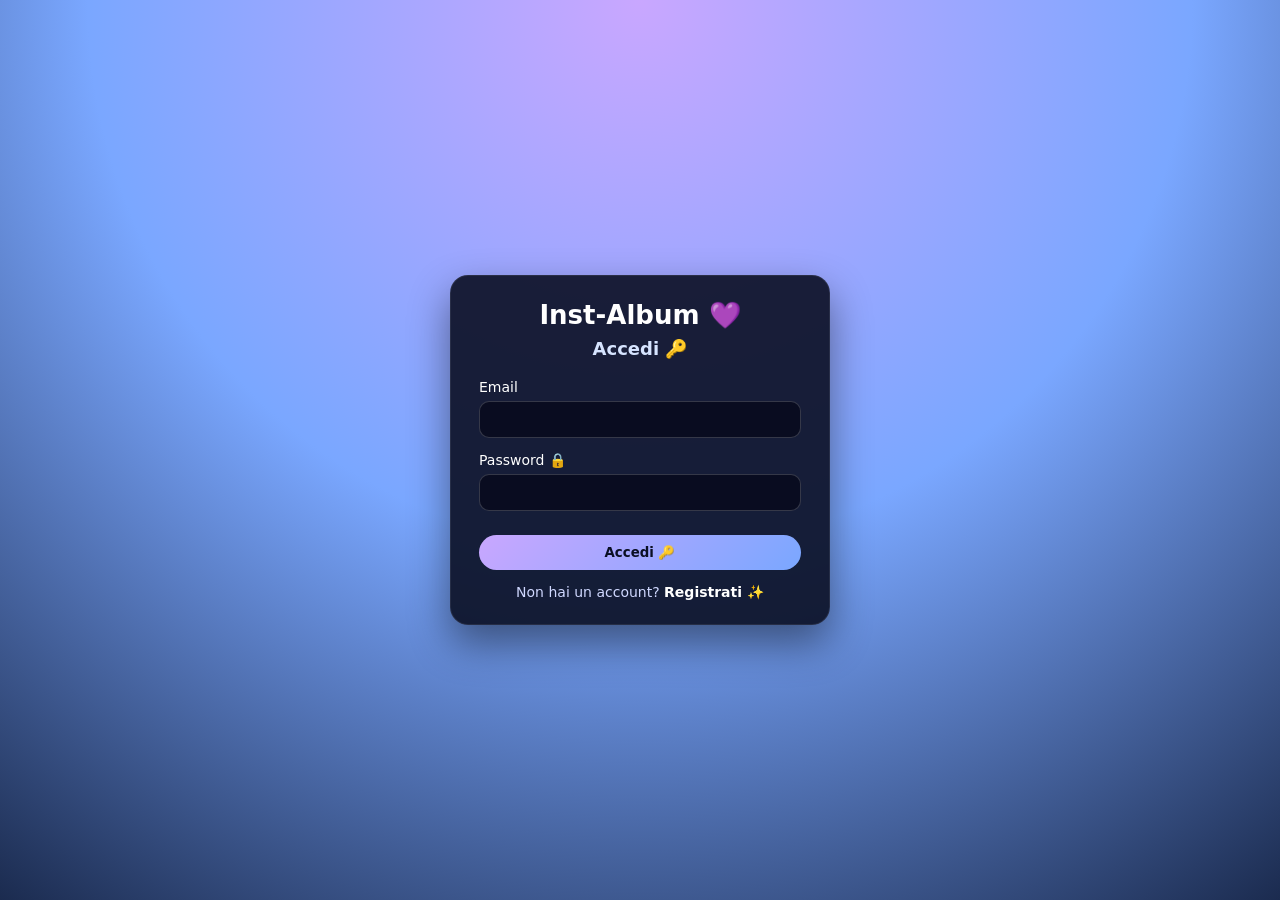
==== login.html @ e74825e1 "Add files via upload" ====
<!DOCTYPE html>
<html lang="it">
<head>
  <meta charset="UTF-8" />
  <title>Inst-Album – Accedi</title>
  <meta name="viewport" content="width=device-width, initial-scale=1.0" />
  <link rel="stylesheet" href="./style.css" />
</head>
<body class="auth-body">
  <div class="auth-container">
    <h1 class="app-title">Inst-Album 💜</h1>
    <h2 class="auth-title">Accedi 🔑</h2>

    <form id="login-form" class="auth-form">
      <label>Email
        <input type="email" id="login-email" required />
      </label>

      <label>Password 🔒
        <input type="password" id="login-password" required />
      </label>

      <button type="submit" class="auth-button">Accedi 🔑</button>
    </form>

    <p class="auth-switch">
      Non hai un account?
      <a href="./signup.html">Registrati ✨</a>
    </p>
  </div>

  <script type="module">
    import { signInWithEmail } from './auth2.js';

    document.getElementById('login-form').addEventListener('submit', async (e) => {
      e.preventDefault();
      const email = document.getElementById('login-email').value.trim();
      const password = document.getElementById('login-password').value.trim();
      await signInWithEmail(email, password);
    });
  </script>
</body>
</html>
---- style.css ----
/* RESET GENERALE */
* {
  box-sizing: border-box;
  margin: 0;
  padding: 0;
  font-family: system-ui, sans-serif;
}

/* ----------------------------- */
/* LOGIN & SIGNUP */
/* ----------------------------- */

body.auth-body {
  min-height: 100vh;
  display: flex;
  align-items: center;
  justify-content: center;
  background: radial-gradient(circle at top, #c9a7ff, #7aa7ff, #1b2b4f);
  color: #fff;
}

.auth-container {
  background: rgba(10, 15, 35, 0.9);
  padding: 24px 28px;
  border-radius: 18px;
  width: 100%;
  max-width: 380px;
  box-shadow: 0 18px 40px rgba(0, 0, 0, 0.45);
  border: 1px solid rgba(255, 255, 255, 0.08);
}

.app-title {
  text-align: center;
  font-size: 26px;
  margin-bottom: 8px;
}

.auth-title {
  text-align: center;
  font-size: 18px;
  margin-bottom: 20px;
  color: #d6e4ff;
}

.auth-form {
  display: flex;
  flex-direction: column;
  gap: 14px;
}

.auth-form label {
  font-size: 14px;
  display: flex;
  flex-direction: column;
  gap: 6px;
}

.auth-form input {
  padding: 10px 12px;
  border-radius: 10px;
  border: 1px solid rgba(255, 255, 255, 0.18);
  background: rgba(8, 12, 30, 0.9);
  color: #fff;
  outline: none;
}

.auth-form input:focus {
  border-color: #a9c4ff;
  box-shadow: 0 0 0 1px rgba(169, 196, 255, 0.4);
}

.auth-button {
  margin-top: 10px;
  padding: 10px 14px;
  border-radius: 999px;
  border: none;
  background: linear-gradient(135deg, #c9a7ff, #7aa7ff);
  color: #0a0f23;
  font-weight: 600;
  cursor: pointer;
}

.auth-switch {
  margin-top: 14px;
  text-align: center;
  font-size: 14px;
  color: #d0d8ff;
}

.auth-switch a {
  color: #ffffff;
  font-weight: 600;
  text-decoration: none;
}

/* ----------------------------- */
/* PROFILO */
/* ----------------------------- */

/* SFONDO A SFUMATURE ELEGANTI */
.profile-body {
  min-height: 100vh;
  padding: 20px;
  color: white;

  background: radial-gradient(circle at 20% 20%, #2a3b6a, #0d1a33 60%, #050a14 100%);
  /* sfumatura morbida, profonda, senza puntini */

  position: relative;
  overflow: hidden;
}

/* HEADER PROFILO */
.profile-header {
  display: flex;
  justify-content: space-between;
  align-items: center;
}

.profile-title {
  font-size: 24px;
  font-weight: 700;
}

/* MENU ⋮ */
.menu-container {
  position: relative;
}

.menu-button {
  background: rgba(255,255,255,0.15);
  border: none;
  padding: 8px 12px;
  border-radius: 10px;
  font-size: 20px;
  cursor: pointer;
  color: white;
}

.dropdown-menu {
  position: absolute;
  right: 0;
  top: 40px;
  background: rgba(10, 15, 35, 0.95);
  border: 1px solid rgba(255,255,255,0.1);
  border-radius: 12px;
  padding: 10px;
  display: flex;
  flex-direction: column;
  gap: 8px;
  width: 160px;
}

.dropdown-menu.hidden {
  display: none;
}

.dropdown-menu button {
  background: none;
  border: none;
  color: white;
  text-align: left;
  padding: 8px;
  cursor: pointer;
  border-radius: 8px;
}

.dropdown-menu button:hover {
  background: rgba(255,255,255,0.1);
}

/* FOTO PROFILO */
.profile-section {
  margin-top: 30px;
  text-align: center;
}

.profile-pic {
  width: 140px;
  height: 140px;
  border-radius: 50%;
  object-fit: cover;
  border: 3px solid rgba(255,255,255,0.4);
}

.change-pic-btn {
  margin-top: 16px;
  padding: 10px 16px;
  border-radius: 999px;
  border: none;
  background: linear-gradient(135deg, #7aa7ff, #4d6bff);
  color: #0a0f23;
  font-weight: 600;
  cursor: pointer;
}

/* BIO */
.bio-section {
  margin-top: 30px;
  display: flex;
  flex-direction: column;
  gap: 12px;
}

.bio-input {
  width: 100%;
  min-height: 90px;
  border-radius: 12px;
  padding: 12px;
  border: none;
  background: rgba(255,255,255,0.15);
  color: white;
  resize: none;
}

.save-bio-btn {
  padding: 10px 14px;
  border-radius: 999px;
  border: none;
  background: linear-gradient(135deg, #7aa7ff, #4d6bff);
  color: #0a0f23;
  font-weight: 600;
  cursor: pointer;
}
/* GALLERIA FOTO */
.gallery-section {
  margin-top: 40px;
}

.gallery-title {
  font-size: 20px;
  font-weight: 600;
  margin-bottom: 12px;
}

.add-photo-btn {
  padding: 10px 16px;
  border-radius: 999px;
  border: none;
  background: linear-gradient(135deg, #7aa7ff, #4d6bff);
  color: #0a0f23;
  font-weight: 600;
  cursor: pointer;
  margin-bottom: 16px;
}

.photo-grid {
  display: grid;
  grid-template-columns: repeat(3, 1fr);
  gap: 6px;
}

.photo-grid img {
  width: 100%;
  aspect-ratio: 1 / 1;
  object-fit: cover;
  border-radius: 8px;
  border: 2px solid rgba(255,255,255,0.15);
}
/* CARD RICORDO */
.ricordo-card {
  background: rgba(255,255,255,0.08);
  border-radius: 16px;
  padding: 14px;
  margin-bottom: 28px;
  border: 1px solid rgba(255,255,255,0.12);
  backdrop-filter: blur(6px);
}

/* COPERTINA */
.ricordo-cover {
  width: 100%;
  border-radius: 14px;
  margin-bottom: 12px;
}

/* TESTO */
.ricordo-caption-text {
  font-size: 15px;
  margin-bottom: 10px;
  line-height: 1.4;
}

.ricordo-date {
  font-size: 12px;
  opacity: 0.7;
  margin-bottom: 12px;
}

/* CAROSELLO */
.carousel-container {
  position: relative;
  overflow: hidden;
  border-radius: 12px;
}

.carousel-track {
  display: flex;
  transition: transform 0.3s ease;
}

.carousel-image {
  width: 100%;
  flex-shrink: 0;
  border-radius: 12px;
}

/* FRECCE CAROSELLO */
.carousel-btn {
  position: absolute;
  top: 50%;
  transform: translateY(-50%);
  background: rgba(0,0,0,0.4);
  border: none;
  color: white;
  padding: 8px 12px;
  border-radius: 50%;
  cursor: pointer;
  font-size: 18px;
}

.carousel-btn.left {
  left: 8px;
}

.carousel-btn.right {
  right: 8px;
}
.hidden {
  display: none;
}
/* MODAL ZOOM FOTO */
.modal {
  position: fixed;
  inset: 0;
  display: flex;
  align-items: center;
  justify-content: center;
  z-index: 999;
}

.modal.hidden {
  display: none;
}

.modal-backdrop {
  position: absolute;
  inset: 0;
  background: rgba(0,0,0,0.75);
  backdrop-filter: blur(4px);
}

.modal-image {
  position: relative;
  max-width: 90%;
  max-height: 90%;
  border-radius: 14px;
  box-shadow: 0 0 30px rgba(0,0,0,0.5);
  animation: zoomIn 0.25s ease;
}

@keyframes zoomIn {
  from { transform: scale(0.85); opacity: 0; }
  to   { transform: scale(1); opacity: 1; }
}
/* ICONA CESTINO SULLA FOTO */
.photo-wrapper {
  position: relative;
  display: inline-block;
}

.delete-btn {
  position: absolute;
  top: 6px;
  right: 6px;
  background: rgba(0,0,0,0.55);
  color: white;
  border: none;
  border-radius: 50%;
  width: 28px;
  height: 28px;
  font-size: 16px;
  cursor: pointer;
  display: flex;
  align-items: center;
  justify-content: center;
  transition: background 0.2s ease;
}

.delete-btn:hover {
  background: rgba(0,0,0,0.8);
}
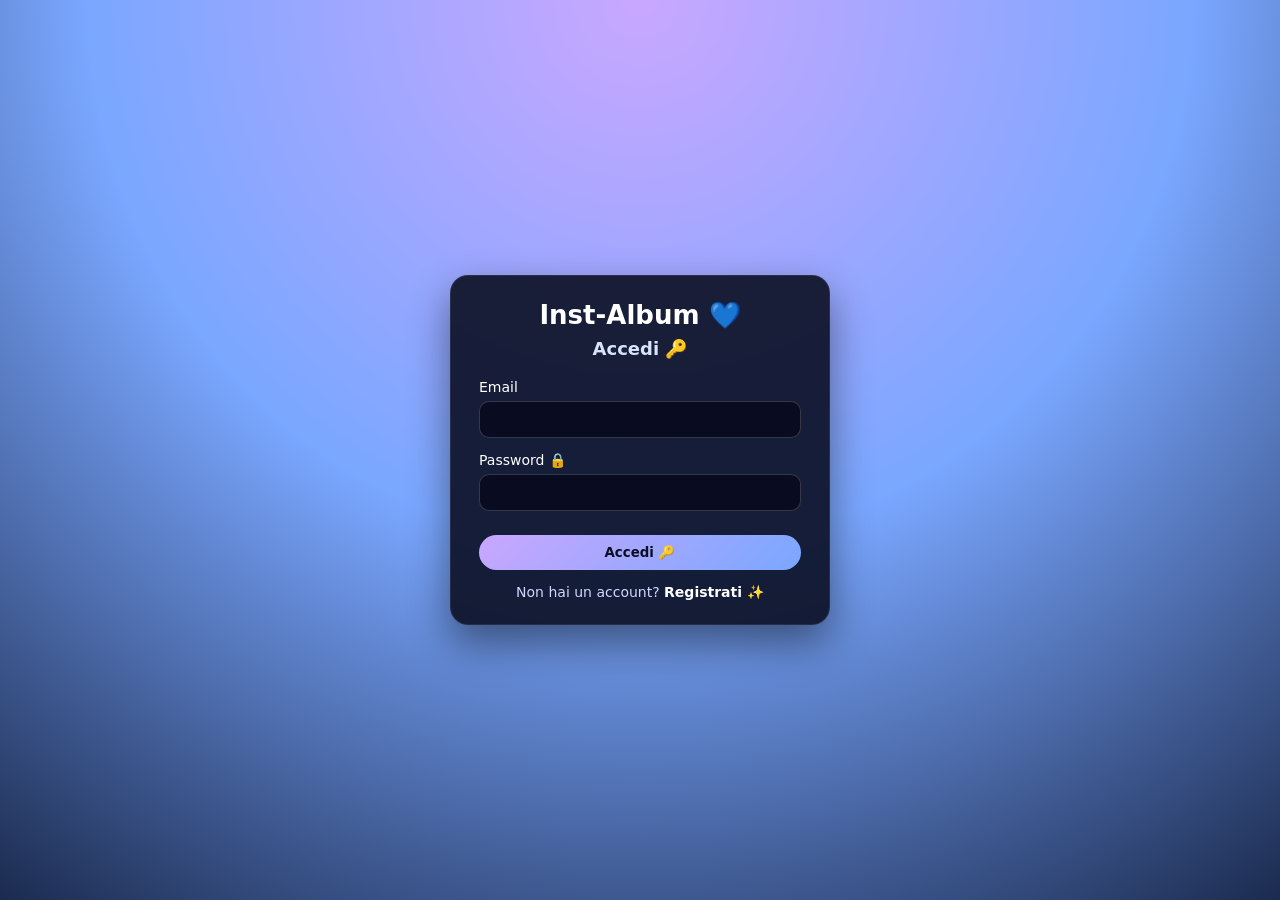
==== commit 3d44a711: "login.html" ====
--- a/login.html
+++ b/login.html
@@ -2,13 +2,14 @@
 <html lang="it">
 <head>
   <meta charset="UTF-8" />
-  <title>Inst-Album – Accedi</title>
+  <title>Inst-Album 💙 – Accedi</title>
   <meta name="viewport" content="width=device-width, initial-scale=1.0" />
   <link rel="stylesheet" href="./style.css" />
 </head>
+
 <body class="auth-body">
   <div class="auth-container">
-    <h1 class="app-title">Inst-Album 💜</h1>
+    <h1 class="app-title">Inst-Album 💙</h1>
     <h2 class="auth-title">Accedi 🔑</h2>
 
     <form id="login-form" class="auth-form">
@@ -29,13 +30,19 @@
     </p>
   </div>
 
+  <!-- IMPORTANTE: prima supabaseClient.js -->
+  <script type="module" src="./supabaseClient.js"></script>
+
+  <!-- Poi il login vero e proprio -->
   <script type="module">
     import { signInWithEmail } from './auth2.js';
 
     document.getElementById('login-form').addEventListener('submit', async (e) => {
       e.preventDefault();
+
       const email = document.getElementById('login-email').value.trim();
       const password = document.getElementById('login-password').value.trim();
+
       await signInWithEmail(email, password);
     });
   </script>
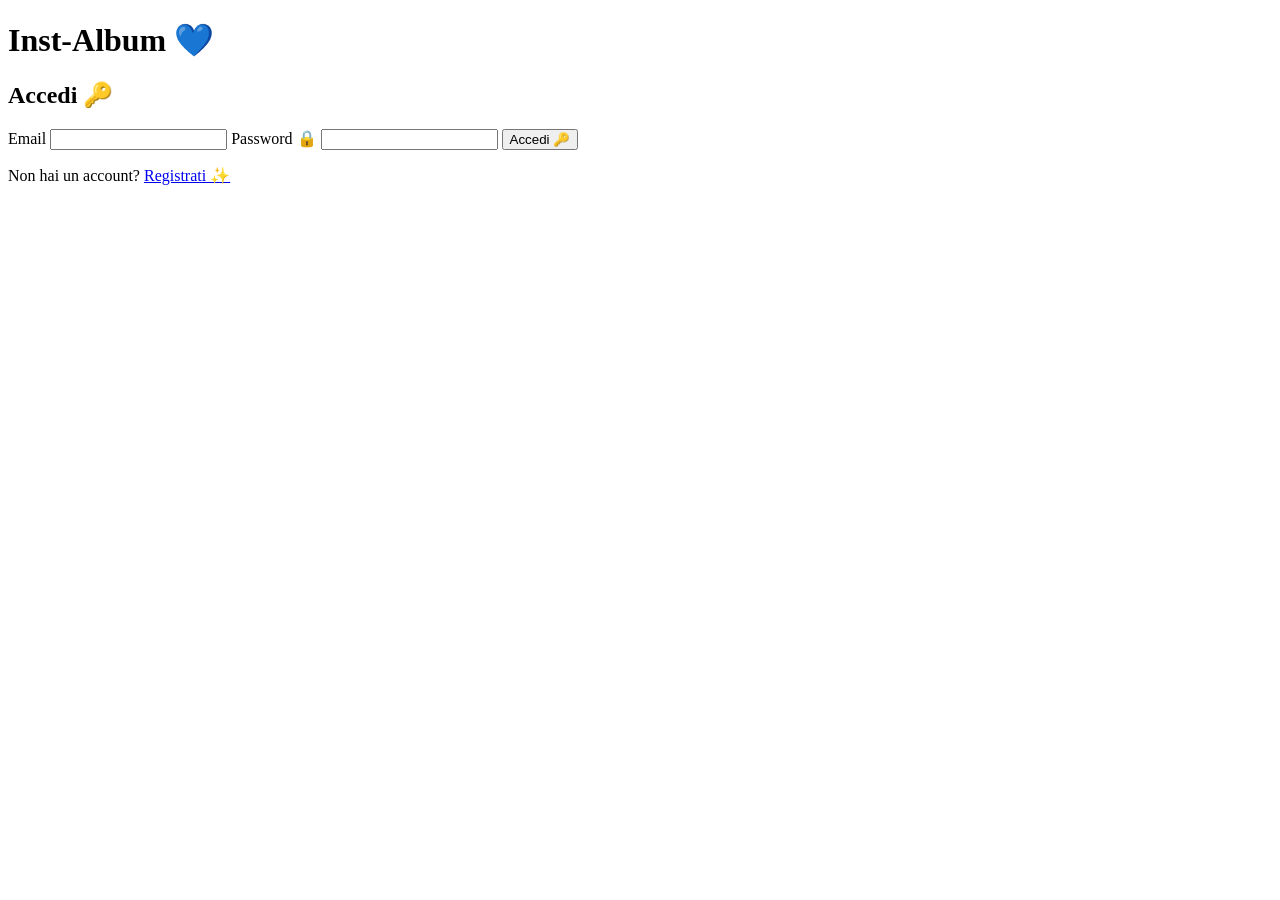
==== commit 2416626f: "login.html" ====
--- a/login.html
+++ b/login.html
@@ -33,7 +33,7 @@
   <!-- IMPORTANTE: prima supabaseClient.js -->
   <script type="module" src="./supabaseClient.js"></script>
 
-  <!-- Poi il login vero e proprio -->
+  <!-- LOGIN: usa auth2.js come nel tuo progetto -->
   <script type="module">
     import { signInWithEmail } from './auth2.js';
 
--- a/style.css
+++ b/style.css
@@ -1,191 +1,159 @@
-/* RESET GENERALE */
-* {
-  box-sizing: border-box;
-  margin: 0;
-  padding: 0;
-  font-family: system-ui, sans-serif;
+/* HIGHLIGHTS (FRIENDS) */
+
+.highlights-section {
+  margin-top: 30px;
 }
 
-/* ----------------------------- */
-/* LOGIN & SIGNUP */
-/* ----------------------------- */
+.highlights-title {
+  font-size: 18px;
+  font-weight: 600;
+  margin-bottom: 10px;
+}
 
-body.auth-body {
-  min-height: 100vh;
+.highlights-row {
+  display: flex;
+  gap: 14px;
+  overflow-x: auto;
+  padding-bottom: 8px;
+}
+
+.highlight-item {
+  display: flex;
+  flex-direction: column;
+  align-items: center;
+  gap: 6px;
+  min-width: 90px;
+}
+
+.highlight-circle {
+  width: 90px;
+  height: 90px;
+  border-radius: 50%;
+  border: 2px solid rgba(255,255,255,0.6);
   display: flex;
   align-items: center;
   justify-content: center;
-  background: radial-gradient(circle at top, #c9a7ff, #7aa7ff, #1b2b4f);
+  background: rgba(255,255,255,0.08);
+  overflow: hidden;
+  color: white;
+  font-size: 32px;
+  cursor: pointer;
+}
+
+.highlight-circle img {
+  width: 100%;
+  height: 100%;
+  object-fit: cover;
+}
+
+.highlight-label {
+  font-size: 12px;
+  text-align: center;
+  max-width: 90px;
+}
+
+/* RICORDI GRID */
+
+.ricordi-grid {
+  display: grid;
+  grid-template-columns: repeat(3, 1fr);
+  gap: 6px;
+  margin-top: 10px;
+}
+
+.ricordo-card-grid {
+  width: 100%;
+  aspect-ratio: 1 / 1;
+  overflow: hidden;
+  border-radius: 10px;
+  cursor: pointer;
+  border: 2px solid rgba(255,255,255,0.15);
+}
+
+.ricordo-cover-grid {
+  width: 100%;
+  height: 100%;
+  object-fit: cover;
+}
+
+/* PULSANTE FLOTANTE + */
+
+.floating-add-btn {
+  position: fixed;
+  bottom: 20px;
+  right: 20px;
+  width: 60px;
+  height: 60px;
+  border-radius: 50%;
+  background: linear-gradient(135deg, #7aa7ff, #4d6bff);
+  color: #fff;
+  font-size: 32px;
+  border: none;
+  cursor: pointer;
+  box-shadow: 0 4px 20px rgba(0,0,0,0.4);
+  display: flex;
+  align-items: center;
+  justify-content: center;
+}
+
+/* MODAL BASE (riusa le tue classi .modal, .modal-backdrop) */
+
+.ricordo-modal-content {
+  position: relative;
+  max-width: 420px;
+  width: 90%;
+  max-height: 90%;
+  background: rgba(10, 15, 35, 0.96);
+  border-radius: 16px;
+  padding: 16px;
+  z-index: 1000;
+  display: flex;
+  flex-direction: column;
+  gap: 12px;
   color: #fff;
 }
 
-.auth-container {
-  background: rgba(10, 15, 35, 0.9);
-  padding: 24px 28px;
-  border-radius: 18px;
-  width: 100%;
-  max-width: 380px;
-  box-shadow: 0 18px 40px rgba(0, 0, 0, 0.45);
-  border: 1px solid rgba(255, 255, 255, 0.08);
-}
-
-.app-title {
-  text-align: center;
-  font-size: 26px;
-  margin-bottom: 8px;
-}
-
-.auth-title {
-  text-align: center;
-  font-size: 18px;
-  margin-bottom: 20px;
-  color: #d6e4ff;
-}
-
-.auth-form {
-  display: flex;
-  flex-direction: column;
-  gap: 14px;
-}
-
-.auth-form label {
-  font-size: 14px;
-  display: flex;
-  flex-direction: column;
-  gap: 6px;
-}
-
-.auth-form input {
-  padding: 10px 12px;
-  border-radius: 10px;
-  border: 1px solid rgba(255, 255, 255, 0.18);
-  background: rgba(8, 12, 30, 0.9);
+.modal-close {
+  position: absolute;
+  top: 10px;
+  right: 10px;
+  background: rgba(0,0,0,0.6);
+  border: none;
   color: #fff;
-  outline: none;
-}
-
-.auth-form input:focus {
-  border-color: #a9c4ff;
-  box-shadow: 0 0 0 1px rgba(169, 196, 255, 0.4);
-}
-
-.auth-button {
-  margin-top: 10px;
-  padding: 10px 14px;
-  border-radius: 999px;
-  border: none;
-  background: linear-gradient(135deg, #c9a7ff, #7aa7ff);
-  color: #0a0f23;
-  font-weight: 600;
+  border-radius: 50%;
+  width: 28px;
+  height: 28px;
   cursor: pointer;
 }
 
-.auth-switch {
-  margin-top: 14px;
-  text-align: center;
+.modal-label {
   font-size: 14px;
-  color: #d0d8ff;
+  margin-top: 6px;
 }
 
-.auth-switch a {
-  color: #ffffff;
-  font-weight: 600;
-  text-decoration: none;
+.modal-textarea {
+  width: 100%;
+  min-height: 80px;
+  border-radius: 10px;
+  border: none;
+  padding: 10px;
+  background: rgba(255,255,255,0.08);
+  color: #fff;
+  resize: none;
 }
 
-/* ----------------------------- */
-/* PROFILO */
-/* ----------------------------- */
-
-/* SFONDO A SFUMATURE ELEGANTI */
-.profile-body {
-  min-height: 100vh;
-  padding: 20px;
-  color: white;
-
-  background: radial-gradient(circle at 20% 20%, #2a3b6a, #0d1a33 60%, #050a14 100%);
-  /* sfumatura morbida, profonda, senza puntini */
-
-  position: relative;
-  overflow: hidden;
+.modal-input {
+  width: 100%;
+  border-radius: 10px;
+  border: none;
+  padding: 8px 10px;
+  background: rgba(255,255,255,0.08);
+  color: #fff;
 }
 
-/* HEADER PROFILO */
-.profile-header {
-  display: flex;
-  justify-content: space-between;
-  align-items: center;
-}
-
-.profile-title {
-  font-size: 24px;
-  font-weight: 700;
-}
-
-/* MENU ⋮ */
-.menu-container {
-  position: relative;
-}
-
-.menu-button {
-  background: rgba(255,255,255,0.15);
-  border: none;
-  padding: 8px 12px;
-  border-radius: 10px;
-  font-size: 20px;
-  cursor: pointer;
-  color: white;
-}
-
-.dropdown-menu {
-  position: absolute;
-  right: 0;
-  top: 40px;
-  background: rgba(10, 15, 35, 0.95);
-  border: 1px solid rgba(255,255,255,0.1);
-  border-radius: 12px;
-  padding: 10px;
-  display: flex;
-  flex-direction: column;
-  gap: 8px;
-  width: 160px;
-}
-
-.dropdown-menu.hidden {
-  display: none;
-}
-
-.dropdown-menu button {
-  background: none;
-  border: none;
-  color: white;
-  text-align: left;
-  padding: 8px;
-  cursor: pointer;
-  border-radius: 8px;
-}
-
-.dropdown-menu button:hover {
-  background: rgba(255,255,255,0.1);
-}
-
-/* FOTO PROFILO */
-.profile-section {
-  margin-top: 30px;
-  text-align: center;
-}
-
-.profile-pic {
-  width: 140px;
-  height: 140px;
-  border-radius: 50%;
-  object-fit: cover;
-  border: 3px solid rgba(255,255,255,0.4);
-}
-
-.change-pic-btn {
-  margin-top: 16px;
-  padding: 10px 16px;
+.modal-primary-btn {
+  margin-top: 10px;
+  padding: 10px 14px;
   border-radius: 999px;
   border: none;
   background: linear-gradient(135deg, #7aa7ff, #4d6bff);
@@ -194,199 +162,12 @@
   cursor: pointer;
 }
 
-/* BIO */
-.bio-section {
-  margin-top: 30px;
-  display: flex;
-  flex-direction: column;
-  gap: 12px;
+.ricordo-modal-caption {
+  font-size: 14px;
+  margin-top: 8px;
 }
 
-.bio-input {
-  width: 100%;
-  min-height: 90px;
-  border-radius: 12px;
-  padding: 12px;
-  border: none;
-  background: rgba(255,255,255,0.15);
-  color: white;
-  resize: none;
-}
-
-.save-bio-btn {
-  padding: 10px 14px;
-  border-radius: 999px;
-  border: none;
-  background: linear-gradient(135deg, #7aa7ff, #4d6bff);
-  color: #0a0f23;
-  font-weight: 600;
-  cursor: pointer;
-}
-/* GALLERIA FOTO */
-.gallery-section {
-  margin-top: 40px;
-}
-
-.gallery-title {
-  font-size: 20px;
-  font-weight: 600;
-  margin-bottom: 12px;
-}
-
-.add-photo-btn {
-  padding: 10px 16px;
-  border-radius: 999px;
-  border: none;
-  background: linear-gradient(135deg, #7aa7ff, #4d6bff);
-  color: #0a0f23;
-  font-weight: 600;
-  cursor: pointer;
-  margin-bottom: 16px;
-}
-
-.photo-grid {
-  display: grid;
-  grid-template-columns: repeat(3, 1fr);
-  gap: 6px;
-}
-
-.photo-grid img {
-  width: 100%;
-  aspect-ratio: 1 / 1;
-  object-fit: cover;
-  border-radius: 8px;
-  border: 2px solid rgba(255,255,255,0.15);
-}
-/* CARD RICORDO */
-.ricordo-card {
-  background: rgba(255,255,255,0.08);
-  border-radius: 16px;
-  padding: 14px;
-  margin-bottom: 28px;
-  border: 1px solid rgba(255,255,255,0.12);
-  backdrop-filter: blur(6px);
-}
-
-/* COPERTINA */
-.ricordo-cover {
-  width: 100%;
-  border-radius: 14px;
-  margin-bottom: 12px;
-}
-
-/* TESTO */
-.ricordo-caption-text {
-  font-size: 15px;
-  margin-bottom: 10px;
-  line-height: 1.4;
-}
-
-.ricordo-date {
+.ricordo-modal-date {
   font-size: 12px;
   opacity: 0.7;
-  margin-bottom: 12px;
 }
-
-/* CAROSELLO */
-.carousel-container {
-  position: relative;
-  overflow: hidden;
-  border-radius: 12px;
-}
-
-.carousel-track {
-  display: flex;
-  transition: transform 0.3s ease;
-}
-
-.carousel-image {
-  width: 100%;
-  flex-shrink: 0;
-  border-radius: 12px;
-}
-
-/* FRECCE CAROSELLO */
-.carousel-btn {
-  position: absolute;
-  top: 50%;
-  transform: translateY(-50%);
-  background: rgba(0,0,0,0.4);
-  border: none;
-  color: white;
-  padding: 8px 12px;
-  border-radius: 50%;
-  cursor: pointer;
-  font-size: 18px;
-}
-
-.carousel-btn.left {
-  left: 8px;
-}
-
-.carousel-btn.right {
-  right: 8px;
-}
-.hidden {
-  display: none;
-}
-/* MODAL ZOOM FOTO */
-.modal {
-  position: fixed;
-  inset: 0;
-  display: flex;
-  align-items: center;
-  justify-content: center;
-  z-index: 999;
-}
-
-.modal.hidden {
-  display: none;
-}
-
-.modal-backdrop {
-  position: absolute;
-  inset: 0;
-  background: rgba(0,0,0,0.75);
-  backdrop-filter: blur(4px);
-}
-
-.modal-image {
-  position: relative;
-  max-width: 90%;
-  max-height: 90%;
-  border-radius: 14px;
-  box-shadow: 0 0 30px rgba(0,0,0,0.5);
-  animation: zoomIn 0.25s ease;
-}
-
-@keyframes zoomIn {
-  from { transform: scale(0.85); opacity: 0; }
-  to   { transform: scale(1); opacity: 1; }
-}
-/* ICONA CESTINO SULLA FOTO */
-.photo-wrapper {
-  position: relative;
-  display: inline-block;
-}
-
-.delete-btn {
-  position: absolute;
-  top: 6px;
-  right: 6px;
-  background: rgba(0,0,0,0.55);
-  color: white;
-  border: none;
-  border-radius: 50%;
-  width: 28px;
-  height: 28px;
-  font-size: 16px;
-  cursor: pointer;
-  display: flex;
-  align-items: center;
-  justify-content: center;
-  transition: background 0.2s ease;
-}
-
-.delete-btn:hover {
-  background: rgba(0,0,0,0.8);
-}
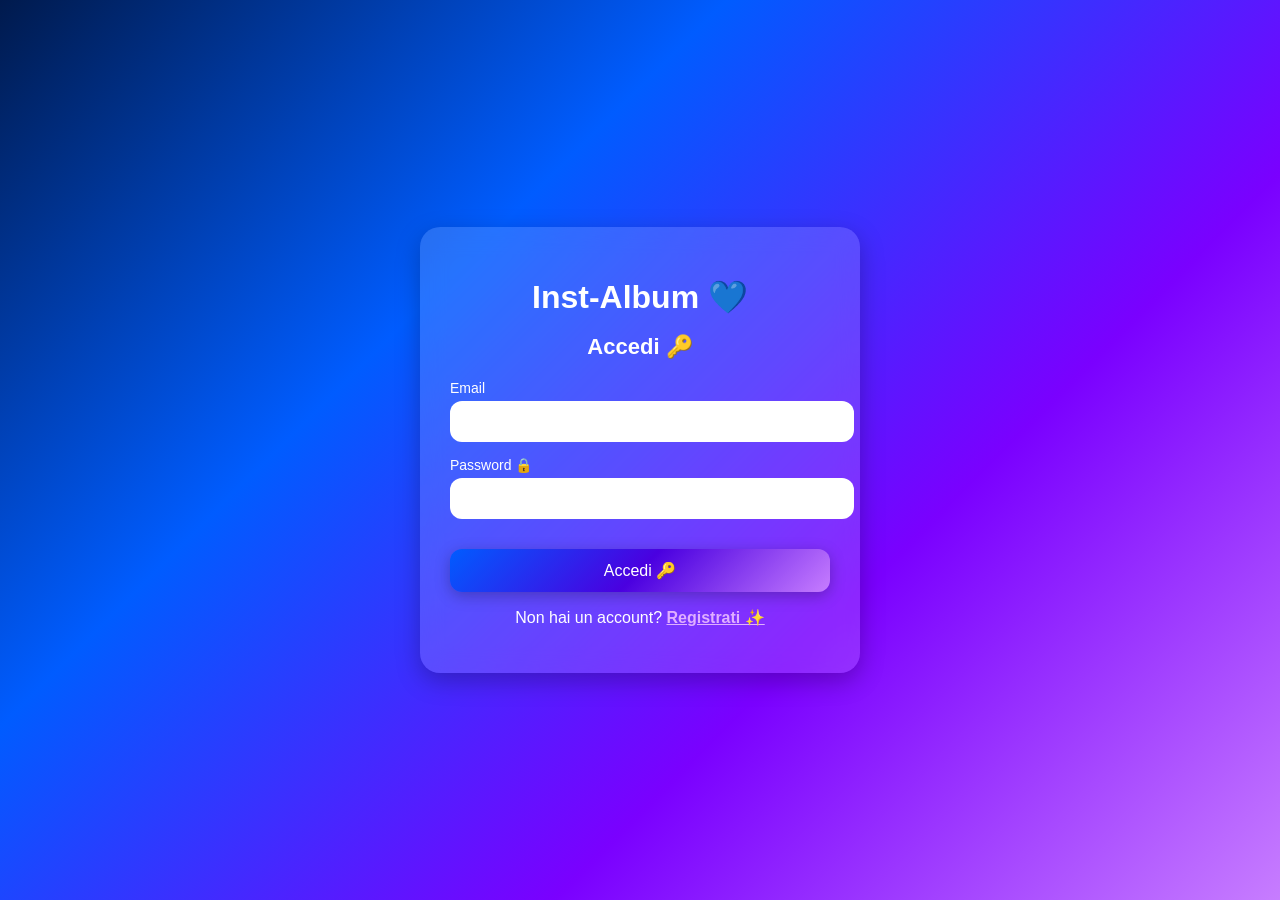
==== commit 2d8d7ddd: "login.html" ====
--- a/login.html
+++ b/login.html
@@ -5,6 +5,10 @@
   <title>Inst-Album 💙 – Accedi</title>
   <meta name="viewport" content="width=device-width, initial-scale=1.0" />
   <link rel="stylesheet" href="./style.css" />
+  <link rel="icon" href="/icons/favicon.ico">
+<link rel="apple-touch-icon" href="/icons/apple-touch-icon.png">
+<link rel="manifest" href="/manifest.json">
+
 </head>
 
 <body class="auth-body">
--- a/style.css
+++ b/style.css
@@ -1,5 +1,168 @@
-/* HIGHLIGHTS (FRIENDS) */
-
+/* ===========================
+   SFONDO GENERALE
+=========================== */
+body {
+  margin: 0;
+  padding: 0;
+  font-family: "Poppins", sans-serif;
+  background: linear-gradient(135deg, #001A4D, #005CFF, #7A00FF, #C77DFF);
+  background-attachment: fixed;
+  color: white;
+}
+
+/* BODY PROFILO FIX */
+.profile-body {
+  position: relative;
+  min-height: 100vh;
+  overflow-x: hidden;
+  z-index: 1;
+}
+
+/* ===========================
+   LOGIN / SIGNUP
+=========================== */
+.auth-body {
+  display: flex;
+  justify-content: center;
+  align-items: center;
+  min-height: 100vh;
+}
+
+.auth-container {
+  width: 90%;
+  max-width: 380px;
+  padding: 30px;
+  background: rgba(255, 255, 255, 0.15);
+  backdrop-filter: blur(12px);
+  border-radius: 20px;
+  box-shadow: 0 8px 25px rgba(0,0,0,0.25);
+  text-align: center;
+}
+
+.app-title {
+  font-size: 32px;
+  font-weight: 700;
+  margin-bottom: 10px;
+}
+
+.auth-title {
+  font-size: 22px;
+  margin-bottom: 20px;
+}
+
+.auth-form label {
+  display: block;
+  text-align: left;
+  margin-bottom: 15px;
+  font-size: 14px;
+}
+
+.auth-form input {
+  width: 100%;
+  padding: 12px;
+  border-radius: 12px;
+  border: none;
+  margin-top: 5px;
+  font-size: 15px;
+}
+
+.auth-button {
+  width: 100%;
+  padding: 12px;
+  margin-top: 15px;
+  border: none;
+  border-radius: 12px;
+  background: linear-gradient(135deg, #005CFF, #4A00E0, #C77DFF);
+  color: white;
+  font-size: 16px;
+  cursor: pointer;
+  box-shadow: 0 4px 15px rgba(0,0,0,0.25);
+  transition: 0.2s;
+}
+
+.auth-button:hover {
+  transform: scale(1.03);
+}
+
+.auth-switch a {
+  color: #E0AFFF;
+  font-weight: 600;
+}
+
+/* ===========================
+   HEADER PROFILO
+=========================== */
+.profile-header {
+  display: flex;
+  justify-content: space-between;
+  padding: 20px;
+}
+
+.profile-title {
+  font-size: 26px;
+  font-weight: 700;
+}
+
+/* MENU FIX */
+.menu-container {
+  position: relative;
+  z-index: 1500;
+}
+
+.menu-button {
+  background: rgba(0,0,0,0.4);
+  border: none;
+  color: white;
+  font-size: 22px;
+  padding: 8px 12px;
+  border-radius: 8px;
+  cursor: pointer;
+}
+
+/* ===========================
+   FOTO PROFILO + BIO
+=========================== */
+.profile-pic {
+  width: 140px;
+  height: 140px;
+  border-radius: 50%;
+  object-fit: cover;
+  margin: 20px auto;
+  display: block;
+  border: 4px solid rgba(255,255,255,0.6);
+  box-shadow: 0 0 20px rgba(255,255,255,0.4);
+}
+
+.change-pic-btn,
+.save-bio-btn {
+  width: 90%;
+  display: block;
+  margin: 10px auto;
+  padding: 12px;
+  border-radius: 12px;
+  border: none;
+  background: linear-gradient(135deg, #005CFF, #4A00E0, #C77DFF);
+  color: white;
+  font-size: 15px;
+  cursor: pointer;
+  box-shadow: 0 4px 15px rgba(0,0,0,0.25);
+}
+
+.bio-input {
+  width: 90%;
+  display: block;
+  margin: 10px auto;
+  padding: 15px;
+  border-radius: 15px;
+  border: none;
+  font-size: 15px;
+  background: rgba(255,255,255,0.2);
+  color: white;
+}
+
+/* ===========================
+   HIGHLIGHTS
+=========================== */
 .highlights-section {
   margin-top: 30px;
 }
@@ -8,6 +171,7 @@
   font-size: 18px;
   font-weight: 600;
   margin-bottom: 10px;
+  color: #fff;
 }
 
 .highlights-row {
@@ -29,15 +193,16 @@
   width: 90px;
   height: 90px;
   border-radius: 50%;
-  border: 2px solid rgba(255,255,255,0.6);
+  border: 3px solid rgba(255,255,255,0.6);
   display: flex;
   align-items: center;
   justify-content: center;
-  background: rgba(255,255,255,0.08);
+  background: linear-gradient(135deg, #4A00E0, #7A00FF, #E0AFFF);
   overflow: hidden;
   color: white;
   font-size: 32px;
   cursor: pointer;
+  box-shadow: 0 4px 15px rgba(0,0,0,0.35);
 }
 
 .highlight-circle img {
@@ -50,24 +215,28 @@
   font-size: 12px;
   text-align: center;
   max-width: 90px;
-}
-
-/* RICORDI GRID */
-
+  color: #fff;
+}
+
+/* ===========================
+   RICORDI GRID
+=========================== */
 .ricordi-grid {
   display: grid;
   grid-template-columns: repeat(3, 1fr);
-  gap: 6px;
-  margin-top: 10px;
+  gap: 8px;
+  margin-top: 15px;
+  padding: 0 10px;
 }
 
 .ricordo-card-grid {
   width: 100%;
   aspect-ratio: 1 / 1;
   overflow: hidden;
-  border-radius: 10px;
-  cursor: pointer;
-  border: 2px solid rgba(255,255,255,0.15);
+  border-radius: 14px;
+  cursor: pointer;
+  border: 2px solid rgba(255,255,255,0.25);
+  box-shadow: 0 4px 15px rgba(0,0,0,0.35);
 }
 
 .ricordo-cover-grid {
@@ -76,8 +245,9 @@
   object-fit: cover;
 }
 
-/* PULSANTE FLOTANTE + */
-
+/* ===========================
+   PULSANTE FLOTANTE
+=========================== */
 .floating-add-btn {
   position: fixed;
   bottom: 20px;
@@ -85,44 +255,67 @@
   width: 60px;
   height: 60px;
   border-radius: 50%;
-  background: linear-gradient(135deg, #7aa7ff, #4d6bff);
+  background: linear-gradient(135deg, #005CFF, #7A00FF, #C77DFF);
   color: #fff;
   font-size: 32px;
   border: none;
   cursor: pointer;
-  box-shadow: 0 4px 20px rgba(0,0,0,0.4);
+  box-shadow: 0 4px 20px rgba(0,0,0,0.45);
   display: flex;
   align-items: center;
   justify-content: center;
 }
 
-/* MODAL BASE (riusa le tue classi .modal, .modal-backdrop) */
+/* ===========================
+   MODALI
+=========================== */
+.modal {
+  position: fixed;
+  inset: 0;
+  display: flex;
+  justify-content: center;
+  align-items: center;
+  z-index: 800;
+}
+
+.hidden {
+  display: none !important;
+}
+
+.modal-backdrop {
+  position: absolute;
+  inset: 0;
+  background: rgba(0,0,0,0.6);
+  z-index: 900;
+}
 
 .ricordo-modal-content {
   position: relative;
   max-width: 420px;
   width: 90%;
   max-height: 90%;
-  background: rgba(10, 15, 35, 0.96);
-  border-radius: 16px;
-  padding: 16px;
+  background: rgba(255,255,255,0.12);
+  backdrop-filter: blur(12px);
+  border-radius: 20px;
+  padding: 20px;
   z-index: 1000;
   display: flex;
   flex-direction: column;
   gap: 12px;
   color: #fff;
+  box-shadow: 0 8px 25px rgba(0,0,0,0.35);
 }
 
 .modal-close {
   position: absolute;
   top: 10px;
   right: 10px;
-  background: rgba(0,0,0,0.6);
+  background: rgba(0,0,0,0.5);
   border: none;
   color: #fff;
   border-radius: 50%;
-  width: 28px;
-  height: 28px;
+  width: 30px;
+  height: 30px;
   cursor: pointer;
 }
 
@@ -131,43 +324,68 @@
   margin-top: 6px;
 }
 
-.modal-textarea {
-  width: 100%;
-  min-height: 80px;
+.modal-textarea,
+.modal-input {
+  width: 100%;
   border-radius: 10px;
   border: none;
   padding: 10px;
   background: rgba(255,255,255,0.08);
   color: #fff;
-  resize: none;
-}
-
-.modal-input {
-  width: 100%;
-  border-radius: 10px;
-  border: none;
-  padding: 8px 10px;
-  background: rgba(255,255,255,0.08);
-  color: #fff;
 }
 
 .modal-primary-btn {
   margin-top: 10px;
-  padding: 10px 14px;
+  padding: 12px 16px;
   border-radius: 999px;
   border: none;
-  background: linear-gradient(135deg, #7aa7ff, #4d6bff);
-  color: #0a0f23;
+  background: linear-gradient(135deg, #005CFF, #4A00E0, #C77DFF);
+  color: #fff;
   font-weight: 600;
   cursor: pointer;
+  box-shadow: 0 4px 15px rgba(0,0,0,0.35);
 }
 
 .ricordo-modal-caption {
   font-size: 14px;
-  margin-top: 8px;
 }
 
 .ricordo-modal-date {
   font-size: 12px;
   opacity: 0.7;
 }
+
+/* ===========================
+   CAROUSEL ORIZZONTALE (CORRETTO)
+=========================== */
+#ricordoModalCarousel,
+#highlightModalCarousel {
+  width: 100%;
+  display: flex !important;
+  flex-direction: row !important;
+  overflow-x: auto !important;
+  overflow-y: hidden !important;
+  gap: 10px !important;
+  scroll-snap-type: x mandatory;
+  padding-bottom: 6px;
+}
+
+.carousel-image {
+  flex: 0 0 auto !important;
+  height: 260px;
+  width: auto !important;
+  border-radius: 12px;
+  object-fit: cover;
+  scroll-snap-align: center;
+}
+
+/* MENU */
+.dropdown-menu {
+  position: absolute;
+  right: 20px;
+  top: 60px;
+  background: rgba(0,0,0,0.4);
+  padding: 10px;
+  border-radius: 10px;
+  z-index: 1200;
+}
